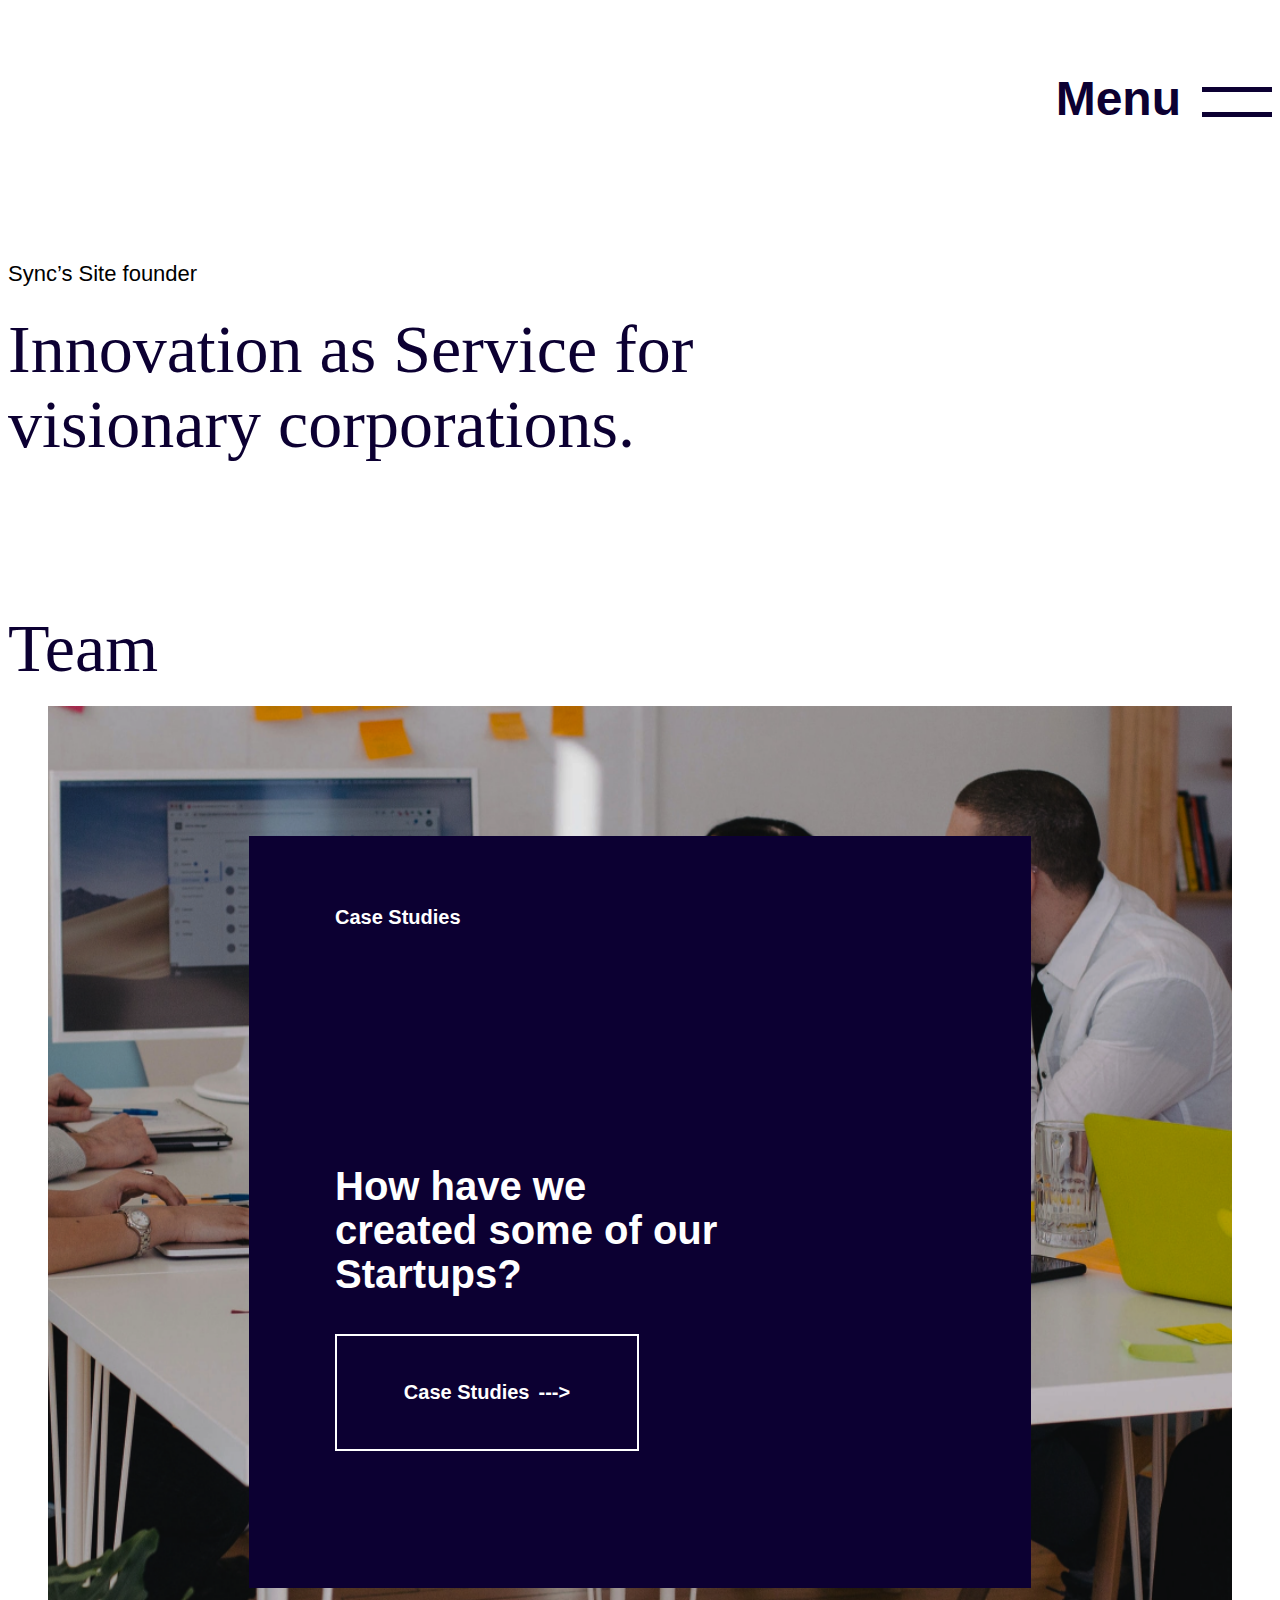
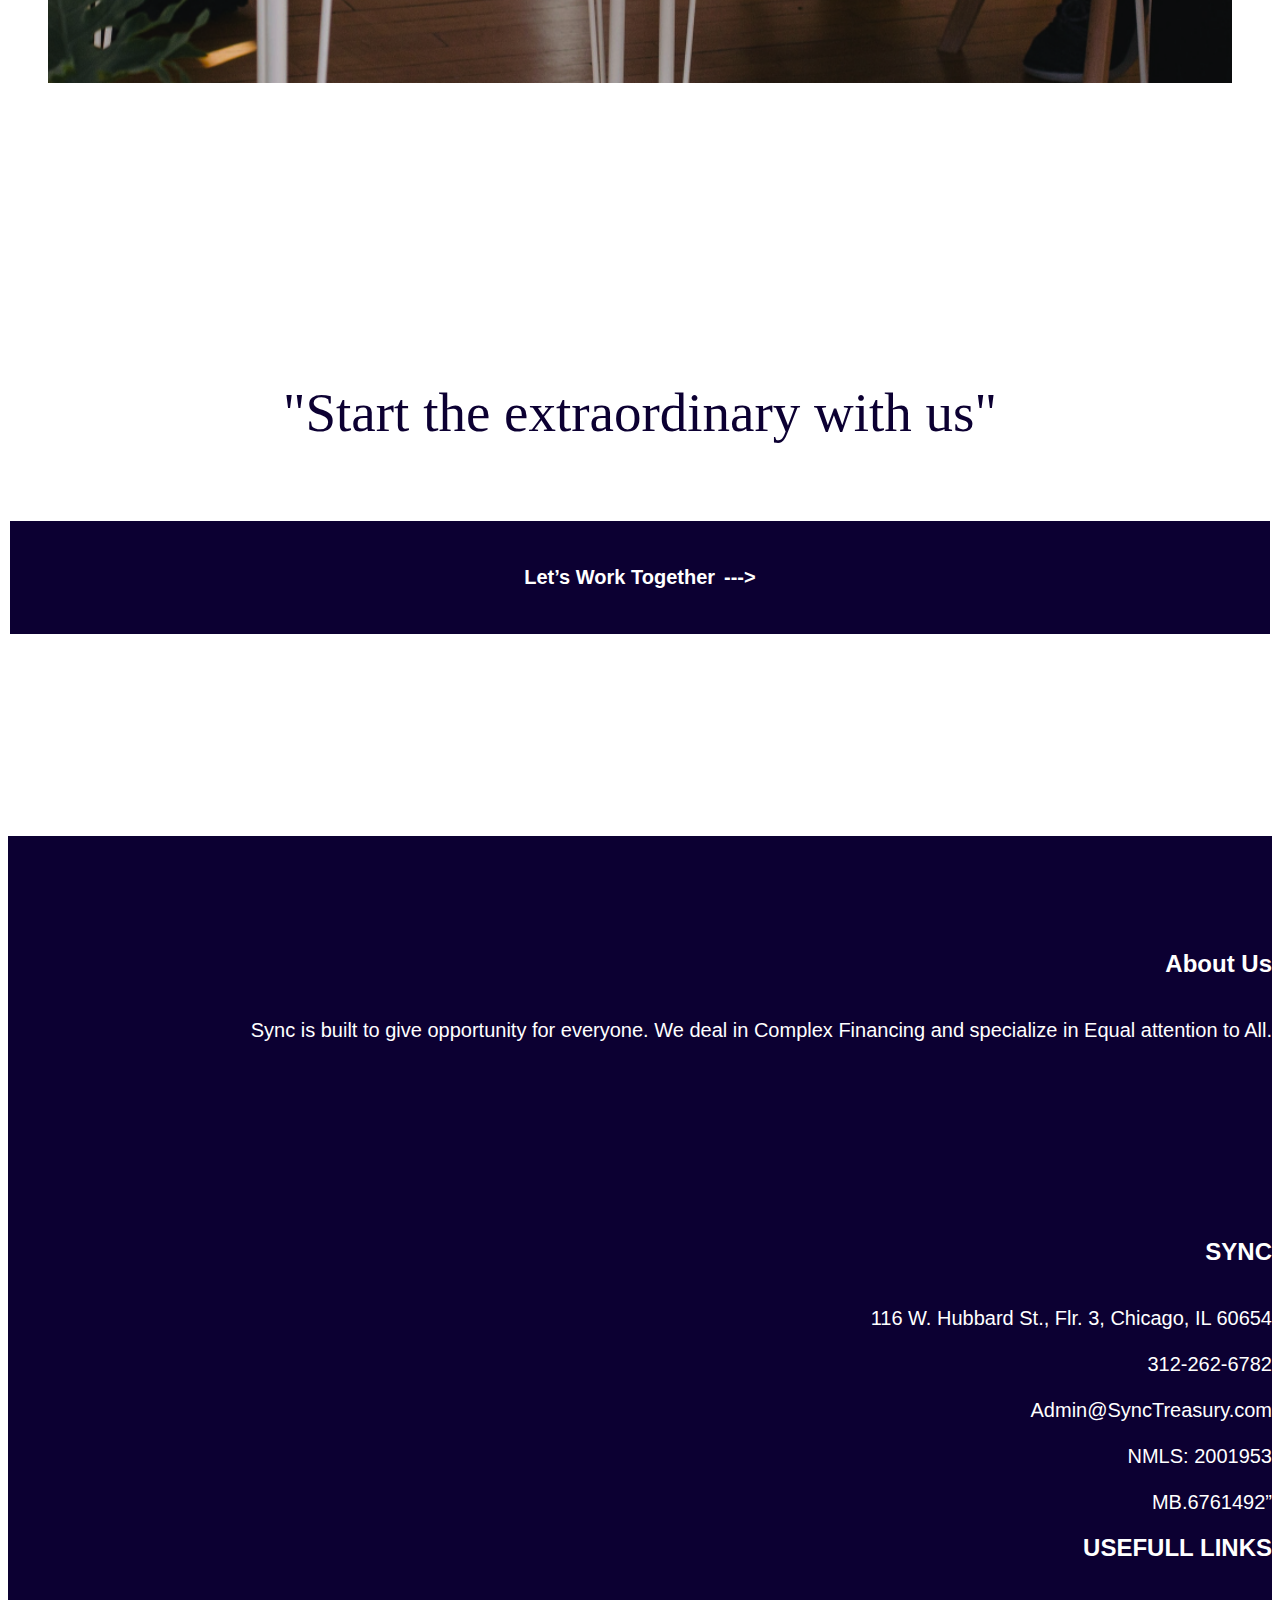
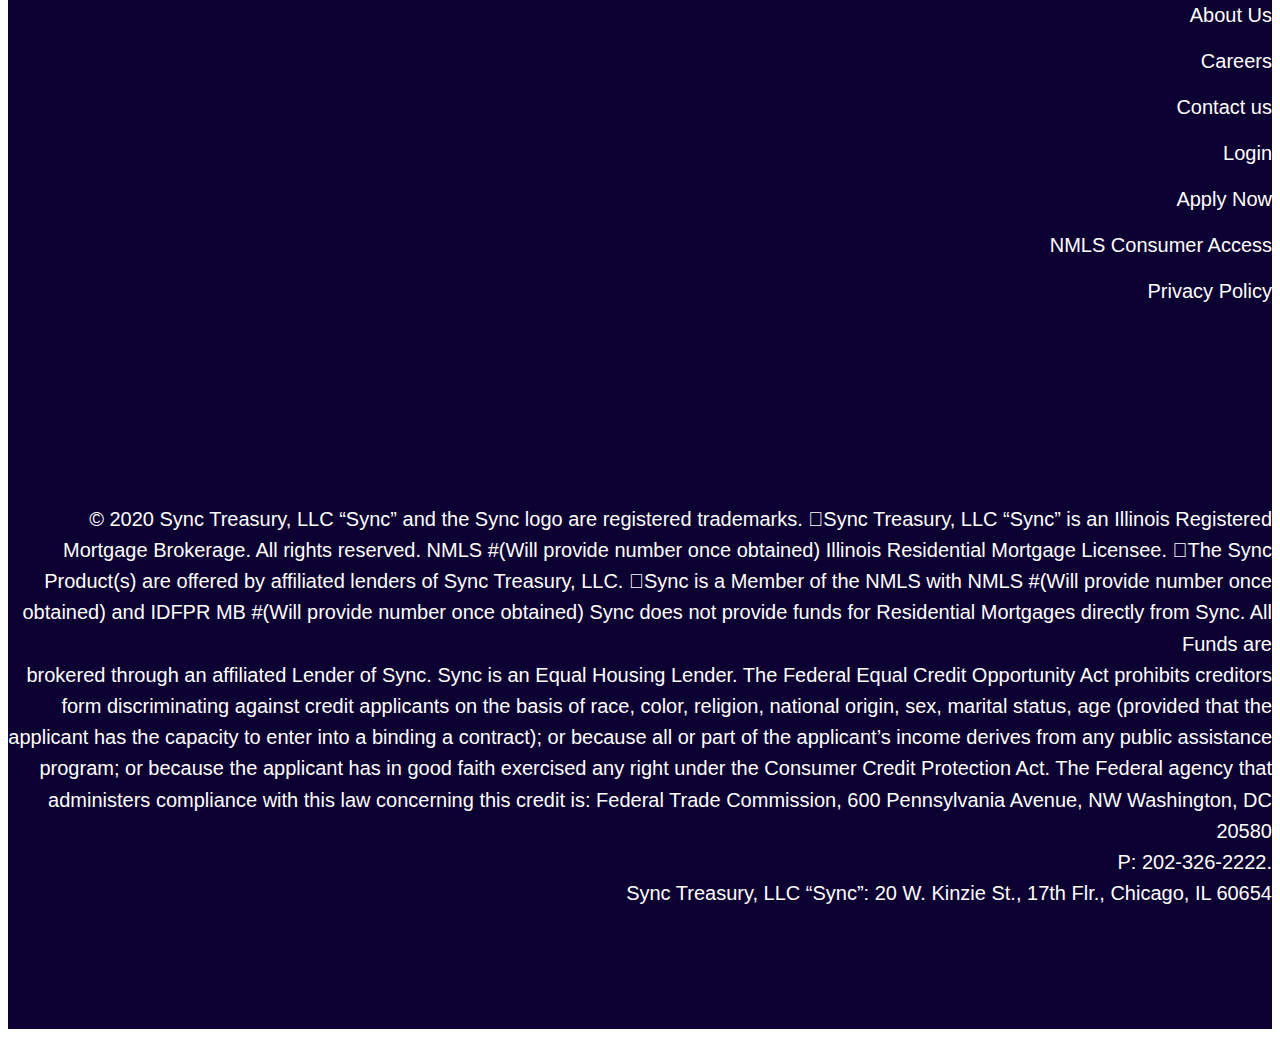
==== founders.html @ c44ce575 "2nd day first upload" ====
<!doctype html>
<html lang="en">

<head>
    <!-- Required meta tags -->
    <meta charset="utf-8">
    <meta name="viewport" content="width=device-width, initial-scale=1">

    <!-- Bootstrap CSS -->
    <link href="assets/css/bootstrap.min.css" rel="stylesheet">
    <link href="assets/css/all.min.css" rel="stylesheet">
    <link href="assets/css/fontawesome.css" rel="stylesheet">
    <link href="assets/css/owl.carousel.min.css" rel="stylesheet">
    <link href="assets/css/style.css" rel="stylesheet">
    <link href="assets/css/responsive.css" rel="stylesheet">

    <title>SYNC SITE</title>
</head>

<body>


    <!--------- Offcanvas area start --------->
    <div class="offcanvas-area">
        <div class="menu-close">
            <i class="far fa-times"></i>
        </div>
        <div class="offcanvas-menu">
            <div class="main-menu">
                <ul class="d-block">
                    <li><a data-bs-toggle="collapse" href="#multiCollapseExample1" role="button" aria-expanded="false"
                            aria-controls="multiCollapseExample1" class="collapsed">Préstamos</a>
                        <div class="subb-menu collapse multi-collapse" class="collapse multi-collapse"
                            id="multiCollapseExample1">
                            <a href="">Personal</a>
                            <a href="">Auto</a>
                            <a href="">Hogar</a>
                        </div>
                    </li>
                    <li><a href=""> Tarjetas de Crédito
                        </a></li>
                    <li><a data-bs-toggle="collapse" href="#multiCollapseExample2" role="button" aria-expanded="false"
                            aria-controls="multiCollapseExample1" class="collapsed">Seguros</a>
                        <div class="subb-menu collapse " id="multiCollapseExample2">
                            <a href="">Médico
                                Hospitalario</a>
                            <a href="">Auto</a>
                            <a href="">Hogar</a>
                        </div>
                    </li>
                    <li><a href="">Empresas</a></li>
                    <li><a href=""> Cómo funciona?
                        </a></li>
                    <li><a href="">Ayuda</a></li>
                </ul>
                <div class="offcanvas-btn text-center">
                    <a href="" class="common-btn">Get Started</a>
                </div>
            </div>
        </div>
    </div>

    <div class="offcanvas-overlay"></div>
    <!--------- Offcanvas area end --------->

    <!--------- Header area start --------->
    <header class="header__area">
        <div class="container">
            <div class="logo__main">
                <a href=""><img src="assets/img/logos/logo-blue.png" alt=""></a>
            </div>
            <div class="header__right">
                <div class="menu__open">
                    Menu
                    <div class="menu-hamburger">
                        <span></span>
                        <span></span>
                    </div>
                </div>
            </div>
        </div>
    </header>
    <!--------- Header area end --------->


    <!--------- Page Top area start --------->
    <section class="page__top__area">
        <div class="container">
            <div class=" text--black">
                <p>Sync’s Site founder</p>
            </div>
            <h2>Innovation as Service
                for <br>
                visionary corporations.</h2>
        </div>
    </section>
    <!--------- Page Top area end --------->





    <!--------- Team area start --------->
    <section class="team__area">
        <div class="container">
            <h2>Team</h2>
        </div>
    </section>
    <!--------- Team area end --------->




    <!--------- Founder Case Study area start --------->
    <section class="founder__case__study">
        <div class="container-fluid">
            <div class="founder__case__study__wrapper">
                <div class="founder__case__study__card">
                    <div class="founder__card__tag">Case Studies</div>
                    <div class="founder__case__study__title">
                        How have we <br> created some of our <br> Startups?
                    </div>
                    <div class="founder__case__btn">
                        <a href="" class="common__btn">Case Studies <span> ---&gt;</span></a>
                    </div>
                </div>
            </div>
        </div>
    </section>
    <!--------- Founder Case Study area end --------->





    <!--------- Newsletter area start --------->
    <section class="newsletter__area">
        <div class="container">
            <div class="newsletter__content">
                <h4>"Start the extraordinary with us"</h4>
                <div class="newsletter__btn d-inline-block tec">
                    <a href="" class="common__btn">Let’s Work Together <span> ---></span></a>
                </div>
            </div>
        </div>
    </section>
    <!--------- Newsletter area end --------->


    <!--------- Footer area start --------->
    <footer class="footer__area">
        <div class="container">
            <div class="row">
                <div class="col-lg-5 col-md-6">
                    <div class="footer__item">
                        <div class="footer__item__title">
                            About Us
                        </div>
                        <ul>
                            <li>Sync is built to give opportunity for everyone. We deal in Complex Financing and
                                specialize in Equal attention to All.</li>
                        </ul>
                        <div class="footer__social__wrapper">
                            <div class="logo__footer">
                                <a href=""><img src="assets/img/logos/logo-footer.png" alt=""></a>
                            </div>
                            <div class="footer__social">
                                <a href=""><img src="assets/img/icons/facebook.svg" alt=""></a>
                                <a href=""><img src="assets/img/icons/instagram.svg" alt=""></a>
                                <a href=""><img src="assets/img/icons/twitter.svg" alt=""></a>
                            </div>
                        </div>
                    </div>
                </div>
                <div class="col-lg-4 col-md-6">
                    <div class="footer__item">
                        <div class="footer__item__title">
                            SYNC
                        </div>
                        <ul>
                            <li>116 W. Hubbard St., Flr. 3, Chicago, IL 60654</li>
                            <li><a href="tel:3122626782">312-262-6782</a></li>
                            <li><a href="mailto:Admin@SyncTreasury.com">Admin@SyncTreasury.com</a></li>
                            <li>NMLS: 2001953</li>
                            <li>MB.6761492”</li>
                        </ul>
                    </div>
                </div>
                <div class="col-lg-3 col-md-6">
                    <div class="footer__item">
                        <div class="footer__item__title">
                            USEFULL LINKS
                        </div>
                        <ul>
                            <li><a href="">About Us</a></li>
                            <li><a href="">Careers</a></li>
                            <li><a href="">Contact us</a></li>
                            <li><a href="">Login</a></li>
                            <li><a href="">Apply Now</a></li>
                            <li><a href="">NMLS Consumer Access</a></li>
                            <li><a href="">Privacy Policy</a></li>
                        </ul>
                    </div>
                </div>
            </div>
            <div class="footer__bottom">
                <div class="row">
                    <div class="col-lg-3">
                        <div class="footer__logo__house">
                            <a href=""><img src="assets/img/logos/housing--logo.png" alt=""></a>
                        </div>
                    </div>
                    <div class="col-lg-9">
                        <p>© 2020 Sync Treasury, LLC “Sync” and the Sync logo are registered trademarks. Sync Treasury,
                            LLC “Sync” is an Illinois Registered Mortgage Brokerage. All rights reserved. NMLS #(Will
                            provide number once obtained) Illinois Residential Mortgage Licensee. The Sync Product(s)
                            are offered by affiliated lenders of Sync Treasury, LLC. Sync is a Member of the NMLS with
                            NMLS #(Will provide number once obtained) and IDFPR MB #(Will provide number once obtained)
                            Sync does not provide funds for Residential Mortgages directly from Sync. All Funds are <br>
                            brokered through an affiliated Lender of Sync. Sync is an Equal Housing Lender. The Federal
                            Equal Credit Opportunity Act prohibits creditors form discriminating against credit
                            applicants on the basis of race, color, religion, national origin, sex, marital status, age
                            (provided that the applicant has the capacity to enter into a binding a contract); or
                            because all or part of the applicant’s income derives from any public assistance program; or
                            because the applicant has in good faith exercised any right under the Consumer Credit
                            Protection Act. The Federal agency that administers compliance with this law concerning this
                            credit is: Federal Trade Commission, 600 Pennsylvania Avenue, NW Washington, DC 20580 <br>
                            P:
                            202-326-2222. <br> Sync Treasury, LLC “Sync”: 20 W. Kinzie St., 17th Flr., Chicago, IL 60654
                        </p>
                    </div>
                </div>
            </div>
        </div>
    </footer>
    <!--------- Footer area end --------->






    <script src="assets/js/jquery.min.js"></script>
    <script src="assets/js/popper.js"></script>
    <script src="assets/js/bootstrap.min.js"></script>
    <script src="assets/js/owl.carousel.min.js"></script>
    <script src="assets/js/main.js"></script>


</body>

</html>
---- assets/css/style.css ----
/* Base CSS */

.alignleft {
    float: left;
    margin-right: 15px;
}

.alignright {
    float: right;
    margin-left: 15px;
}

.aligncenter {
    display: block;
    margin: 0 auto 15px;
}

a:focus {
    outline: 0 solid
}

img {
    max-width: 100%;
    height: auto;
}

h1, h2, h3, h4, h5, h6 {
    margin: 0 0 15px;
    font-family: 'Morjuis';
    line-height: 1.1;
    font-weight: 400;
}

body {
    color: #0C0032;
    font-weight: 500;
    font-family: 'Raleway', sans-serif;
    font-size: 22px;
}

@font-face {
    font-family: 'Morjuis';
    src: url('../fonts/Morjuis.woff2') format('woff2'),
        url('../fonts/Morjuis.woff') format('woff'),
        url('../fonts/Morjuis.ttf') format('truetype');
    font-weight: normal;
    font-style: normal;
    font-display: swap;
}



.selector-for-some-widget {
    box-sizing: content-box;
}

a:hover {
    text-decoration: none
}


/*---------------------- Header area start ----------------------*/

.menu-close {
    font-size: 22px;
    color: #3d424e;
    position: absolute;
    top: 18px;
    left: 19px;
    cursor: pointer;
    transition: .4s;
}

.menu-close:hover {
    color: #2AB66A;
}

.offcanvas-area {
    position: fixed;
    right: -100%;
    height: 100%;
    width: 300px;
    background: #F5FCFF;
    z-index: 6;
    padding-top: 35px;
    -webkit-transition: .4s;
    transition: .4s;
    visibility: hidden;
    top: 0;
}

.offcanvas-area {
    max-height: 100vh;
    overflow-y: scroll;
    scrollbar-width: none;
    -ms-overflow-style: none;
    padding-bottom: 50px;
}

.offcanvas-area::-webkit-scrollbar {
    display: none;
}

.offcanvas-area.active {
    right: 0;
    visibility: visible;
}

.offcanvas-area .main-menu ul li a {
    font-size: 18px;
    color: #3D424E;
    margin-left: 30px;
    margin-bottom: 18px;
    display: block;
}

.offcanvas-area .main-menu ul li a:hover, .offcanvas-area .main-menu ul li a[aria-expanded="true"] {
    color: #2AB66A;
}

.offcanvas-menu .main-menu ul {
    display: block;
    padding-top: 94px;
    padding-left: 0;
    margin-bottom: 65px;
}

.offcanvas-overlay {
    position: fixed;
    width: 100%;
    height: 100%;
    background-color: #000;
    opacity: 0;
    visibility: hidden;
    -webkit-transition: .4s;
    transition: .4s;
    z-index: 5;
}

.offcanvas-overlay.active {
    opacity: .4;
    visibility: visible;
}

.menu-open {
    font-size: 27px;
    color: #2AB66A;
    display: none;
    cursor: pointer;
    position: relative;
    top: 2px;
    margin-left: 20px;
    margin-right: 8px;
}

.offcanvas-menu .common-btn {
    font-size: 17px;
    padding: 9px 30px;
    border-radius: 12px;
}

.subb-menu {
    padding-left: 10px;
}

.offcanvas-area .main-menu .subb-menu a {
    font-size: 16px;
    margin: 0px;
    padding-left: 10px;
    margin-left: 26px;
    margin-bottom: 10px;
}

.offcanvas-area .main-menu .subb-menu a:last-child {
    margin-bottom: 20px;
}

.header__area {
    position: relative;
    padding: 65px 0;
}

.header__area .container {
    display: flex;
    justify-content: space-between;
    align-items: center;
}

.menu__open {
    font-size: 48px;
    font-weight: 600;
    line-height: 1.1;
    display: flex;
    cursor: pointer;
    transition: .3s;
    align-items: center;
}

.menu-hamburger span {
    display: block;
    width: 70px;
    height: 5px;
    color: #0C0032;
    background: #0C0032;
    margin-bottom: 20px;
    transition: .3s;
    line-height: 1.1;
    margin-left: 21px;
    margin-top: 5px;
}

.menu-hamburger span:last-child {
    margin-bottom: 0;
}

/*---------------------- Header area end ----------------------*/


/*---------------------- Dark Theme area start ----------------------*/
.theme--blue {
    background: #0C0032;
    color: #fff;
}

.theme--blue .text--black h2, .theme--blue .text--black p {
    color: #fff;
}

.theme--blue .menu-hamburger span {
    color: #FFF;
    background: #FFF;
}

/*---------------------- Dark Theme area end ----------------------*/


/*---------------------- Page Top area start ----------------------*/
.page__top__area {
    position: relative;
    margin-top: 70px;
    margin-bottom: 150px;
    min-height: 198px;
    display: block;
}

.page__top__area p {
    margin-bottom: 25px;
}

h1 {
    font-size: 90px;
    line-height: 1.1;
    margin-bottom: 20px;
}

.text--link {
    color: #0C0032;
    text-decoration: none;
    border-bottom: 7px solid;
    transition: .3s;
    display: inline-block;
    line-height: 1;
}

/*---------------------- Page Top area end ----------------------*/

/*---------------------- Content area start ----------------------*/
.content__area {
    position: relative;
    padding-top: 200px;
    padding-bottom: 180px;
}

.career__thumb__area .container-fluid {
    padding: 0 45px;
    margin-bottom: 170px;
}

.text--black h2, .text--black p {
    color: #000;
}

h2 {
    font-size: 68px;
    line-height: 1.1;
    margin-bottom: 20px;
}

h4 {
    font-size: 55px;
    font-weight: 400;
    line-height: 1.1;
    margin-bottom: 25px;
}

.text-md {
    font-size: 25px;
    font-weight: 500;
}

.content__btn {
    display: inline-block;
}

.content__btn .common__btn {
    min-width: 300px;
}

/*---------------------- Content area end ----------------------*/


/*---------------------- Service area start ----------------------*/
.service__card--tag {
    font-size: 20px;
    font-weight: 600;
    color: #131415;
    margin-bottom: 15px;
}

.service__card__title {
    font-size: 40px;
    color: #131415;
    font-weight: 600;
    line-height: 1.2;
    margin-bottom: 24px;
}

.service__card p {
    font-size: 18px;
    font-weight: 500;
    padding-right: 20px;
    margin-bottom: 41px;
}

.service__card--btn {
    display: inline-block;
}

.case__study__item .service__card__title {
    color: #fff;
    font-weight: 700;
}

.case__study__item .service__card--tag {
    color: #fff;
}

.common__btn.white--btn {
    background: #000;
}

.common__btn.white--btn:hover {
    background: #fff;
    border-color: #fff;
}

.case__study__area .container-fluid {
    padding: 0 40px;
}

/*---------------------- Service area end ----------------------*/


/*---------------------- Case Study area start ----------------------*/
.case__study__content__wrapper {
    max-width: 505px;
}

.case__study__item {
    min-height: 625px;
    width: 100%;
    position: relative;
    padding: 95px 100px;
    margin-bottom: 100px;
    background: url(../img/background/bg-1.png);
    background-repeat: no-repeat;
    background-position: center;
    background-size: cover;
    color: #fff;
}

/*---------------------- Case Study area end ----------------------*/


/*---------------------- Slider area start ----------------------*/
.slider__area .container {
    max-width: 1700px;
}

.slider__area .container {
    margin-left: 8.7%;
}

.single__slide__item {
    height: auto;
    position: relative;
    width: 100%;
}

.single__slide__item.no--after::after {
    display: none;
}

.single__slide__item img {
    width: 100%;
    height: 100%;
    object-fit: cover;
}

.slide__item__content {
    position: absolute;
    top: 0;
    left: 0;
    width: 100%;
    height: 100%;
    padding: 78px 84px;
    display: flex;
    flex-direction: column;
    justify-content: flex-end;
    align-items: flex-start;
    z-index: 2;
}

.single__slide__thumb {
    height: 100%;
    width: 100%;
    position: relative;
}

.single__slide__item::after {
    position: absolute;
    left: 0;
    top: 0;
    width: 100%;
    height: 100%;
    content: '';
    z-index: 1;
    background-color: #0C0032;
    opacity: .7;
}

.slide__item__content p {
    font-size: 50px;
    font-weight: 600;
    color: #fff;
    margin-bottom: 195px;
    line-height: 1.25;
}

.common__btn {
    min-width: 250px;
    height: 89px;
    background: #0C0032;
    border: 2px solid #FFFFFF;
    display: flex;
    justify-content: center;
    align-items: center;
    font-size: 20px;
    color: #fff;
    text-decoration: none;
    font-weight: 600;
    transition: .3s;
    padding: 12px 25px;
}

.common__btn.btn--white {
    border-color: #0C0032;
    background: #fff;
    color: #0C0032;
}

.common__btn.btn--white:hover {
    background-color: #0C0032;
    color: #fff;
}

.common__btn:hover {
    color: #0c0032;
    background: #fff;
    border-color: #0c0032;
}

.common__btn span {
    margin-left: 9px;
}

.text--padding {
    padding-top: 35px;
    padding-bottom: 35px;
}

.slide__content__tag {
    position: absolute;
    top: 50px;
    left: 80px;
}

.slide__content__tag span {
    font-size: 20px;
    color: #fff;
    font-weight: 600;
    display: inline-block;
}

.slide__item__content.extra--text p {
    margin-bottom: 110px;
}

.slider__area.slider--2 .container {
    margin-right: 8.7%;
    margin-left: auto;
}

/*---------------------- Slider area end ----------------------*/


/*---------------------- Founder Page area start ----------------------*/
.founder__case__study__wrapper {
    position: relative;
    display: flex;
    justify-content: center;
    padding-top: 130px;
    padding-bottom: 95px;
    background: url(../img/background/study-bg.png);
    background-repeat: no-repeat;
    background-position: center;
    background-size: cover;
}

.founder__case__study__card {
    width: 610px;
    min-height: 612px;
    background: #0C0032;
    padding: 70px 86px;
}

.founder__case__study .container-fluid {
    padding: 0 40px;
}

.founder__card__tag {
    font-size: 20px;
    color: #fff;
    font-weight: 600;
    margin-bottom: 40px;
}

.founder__case__study__title {
    font-size: 40px;
    color: #fff;
    font-weight: 600;
    line-height: 1.1;
    margin-bottom: 38px;
    padding-top: 195px;
}

.founder__case__btn {
    display: inline-block;
}

/*---------------------- Founder Page area end ----------------------*/




/*---------------------- Newsletter area start ----------------------*/
.newsletter__area {
    position: relative;
    background: #fff;
    padding-bottom: 200px;
    text-align: center;
    padding-top: 300px;
}

.newsletter__btn {
    padding-top: 50px;
}

/*---------------------- Newsletter area end ----------------------*/


/*---------------------- Contact area start ----------------------*/
.contact__area {
    position: relative;
    padding-bottom: 105px;
    padding-top: 30px;
    z-index: 1;
}

.contact__area::after {
    position: absolute;
    left: 0;
    bottom: 0;
    width: 100%;
    height: 1070px;
    content: '';
    background: url(../img/background/contact-bg.png);
    background-repeat: no-repeat;
    background-position: center;
    background-size: cover;
    z-index: -1;
}

.contact__detail__box {
    position: relative;
    padding: 60px 70px;
    background: url(../img/thumbs/c-1.png);
    background-repeat: no-repeat;
    background-position: center;
    background-size: cover;
    min-height: 700px;
    display: flex;
    align-items: flex-start;
    text-align: left;
    flex-direction: column;
    justify-content: flex-end;
}

.contact__detail__title {
    font-size: 28px;
    font-weight: 600;
    line-height: 1.1;
    margin-bottom: 15px;
}

.contact__detail__box p {
    font-size: 24px;
    margin: 0;
    font-weight: 500;
    line-height: 1.3;
}

.contact__form__area {
    padding-top: 225px;
    max-width: 1300px;
    margin: 0 auto;
}

.single__input__item {
    margin-bottom: 100px;
    padding-right: 22px;
}

.single__input__item input {
    width: 100%;
    background: transparent;
    border: 0;
    outline: none;
    border-bottom: 4px solid #FFFFFF;
    font-size: 30px;
    color: #fff;
    text-transform: uppercase;
    font-weight: 600;
    padding-bottom: 30px;
    padding-left: 0;
}

.contact__btn {
    display: flex;
    justify-content: center;
}

::-webkit-input-placeholder {
    opacity: 1;
}

::-moz-placeholder {
    opacity: 1;
}

:-ms-input-placeholder {
    opacity: 1;
}

::-ms-input-placeholder {
    opacity: 1;
}

::placeholder {
    opacity: 1;
}

.contact__action__btns {
    display: flex;
    justify-content: flex-end;
    padding-right: 20px;
}

.contact__action__btns a {
    font-size: 21px;
    color: #000;
    text-decoration: none;
    font-weight: 600;
    background: #fff;
    display: inline-block;
    padding: 28px 35px;
}

.contact__action__btns a span {
    flex: 0 0 auto;
    margin-right: 19px;
}

/*---------------------- Contact area end ----------------------*/


/*---------------------- Footer area start ----------------------*/

.footer__area {
    background: #0C0032;
    position: relative;
    text-align: right;
    padding-top: 115px;
    padding-bottom: 100px;
    color: #fff;
}

.footer__item__title {
    font-size: 24px;
    font-weight: 700;
    line-height: 1.1;
    margin-bottom: 40px;
}

.footer__item ul {
    margin: 0;
    padding: 0;
    list-style: none;
}

.footer__item ul li {
    font-size: 20px;
    margin-bottom: 20px;
    line-height: 1.3;
    font-weight: 500;
}

.footer__item ul li a {
    display: block;
    text-decoration: none;
    color: #fff;
}

.footer__social__wrapper {
    text-align: left;
    padding-top: 90px;
}

.footer__social {
    display: flex;
    align-items: center;
    padding-top: 34px;
}

.footer__social a {
    margin-right: 25px;
}

.logo__footer {
    padding-left: 13px;
}

.footer__bottom {
    padding-top: 24px;
}

.footer__bottom p {
    font-size: 20px;
    line-height: 1.56;
}

.footer__logo__house {
    text-align: left;
    padding-bottom: 110px;
}

.footer__bottom .row {
    align-items: flex-end;
}

.footer__area.footer--light {
    background: #fff;
    color: #0C0032;
}

.footer--light .footer__item ul li a {
    color: #0c0032;
}

/*---------------------- Footer area end ----------------------*/
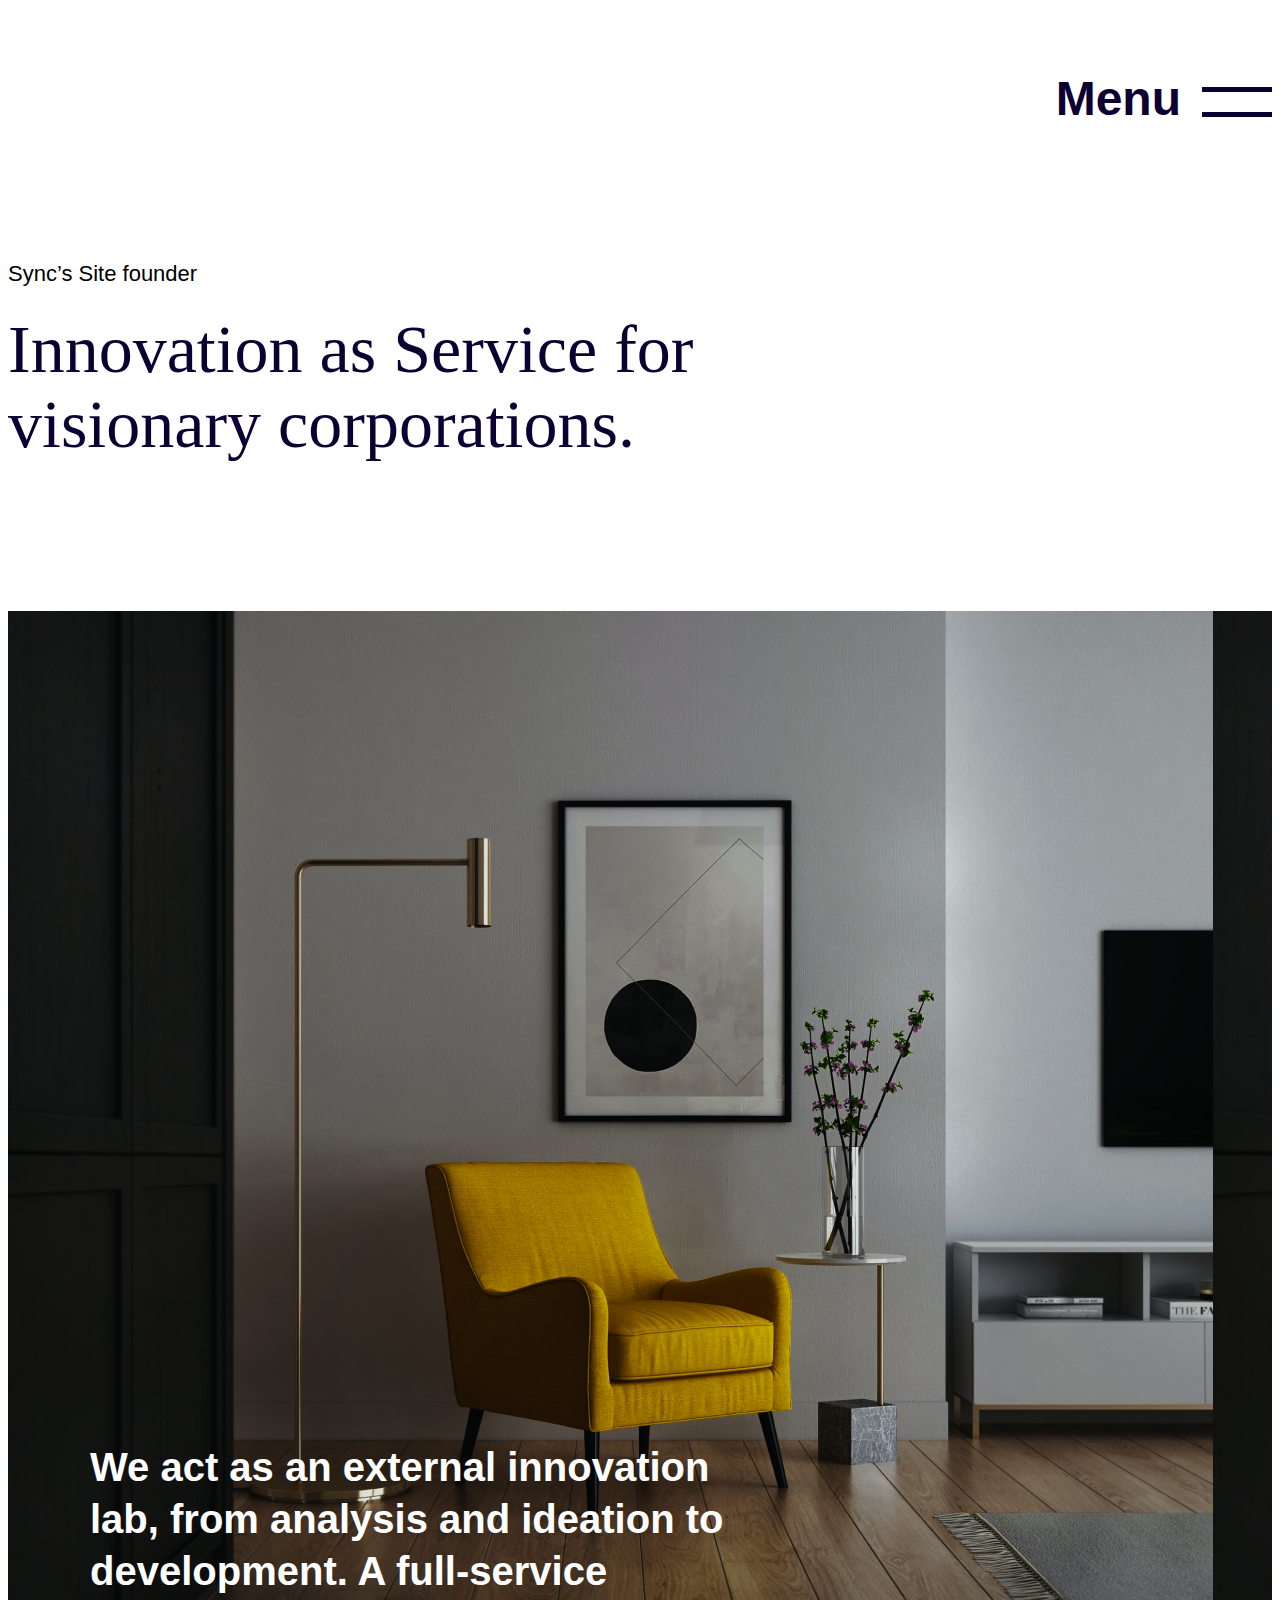
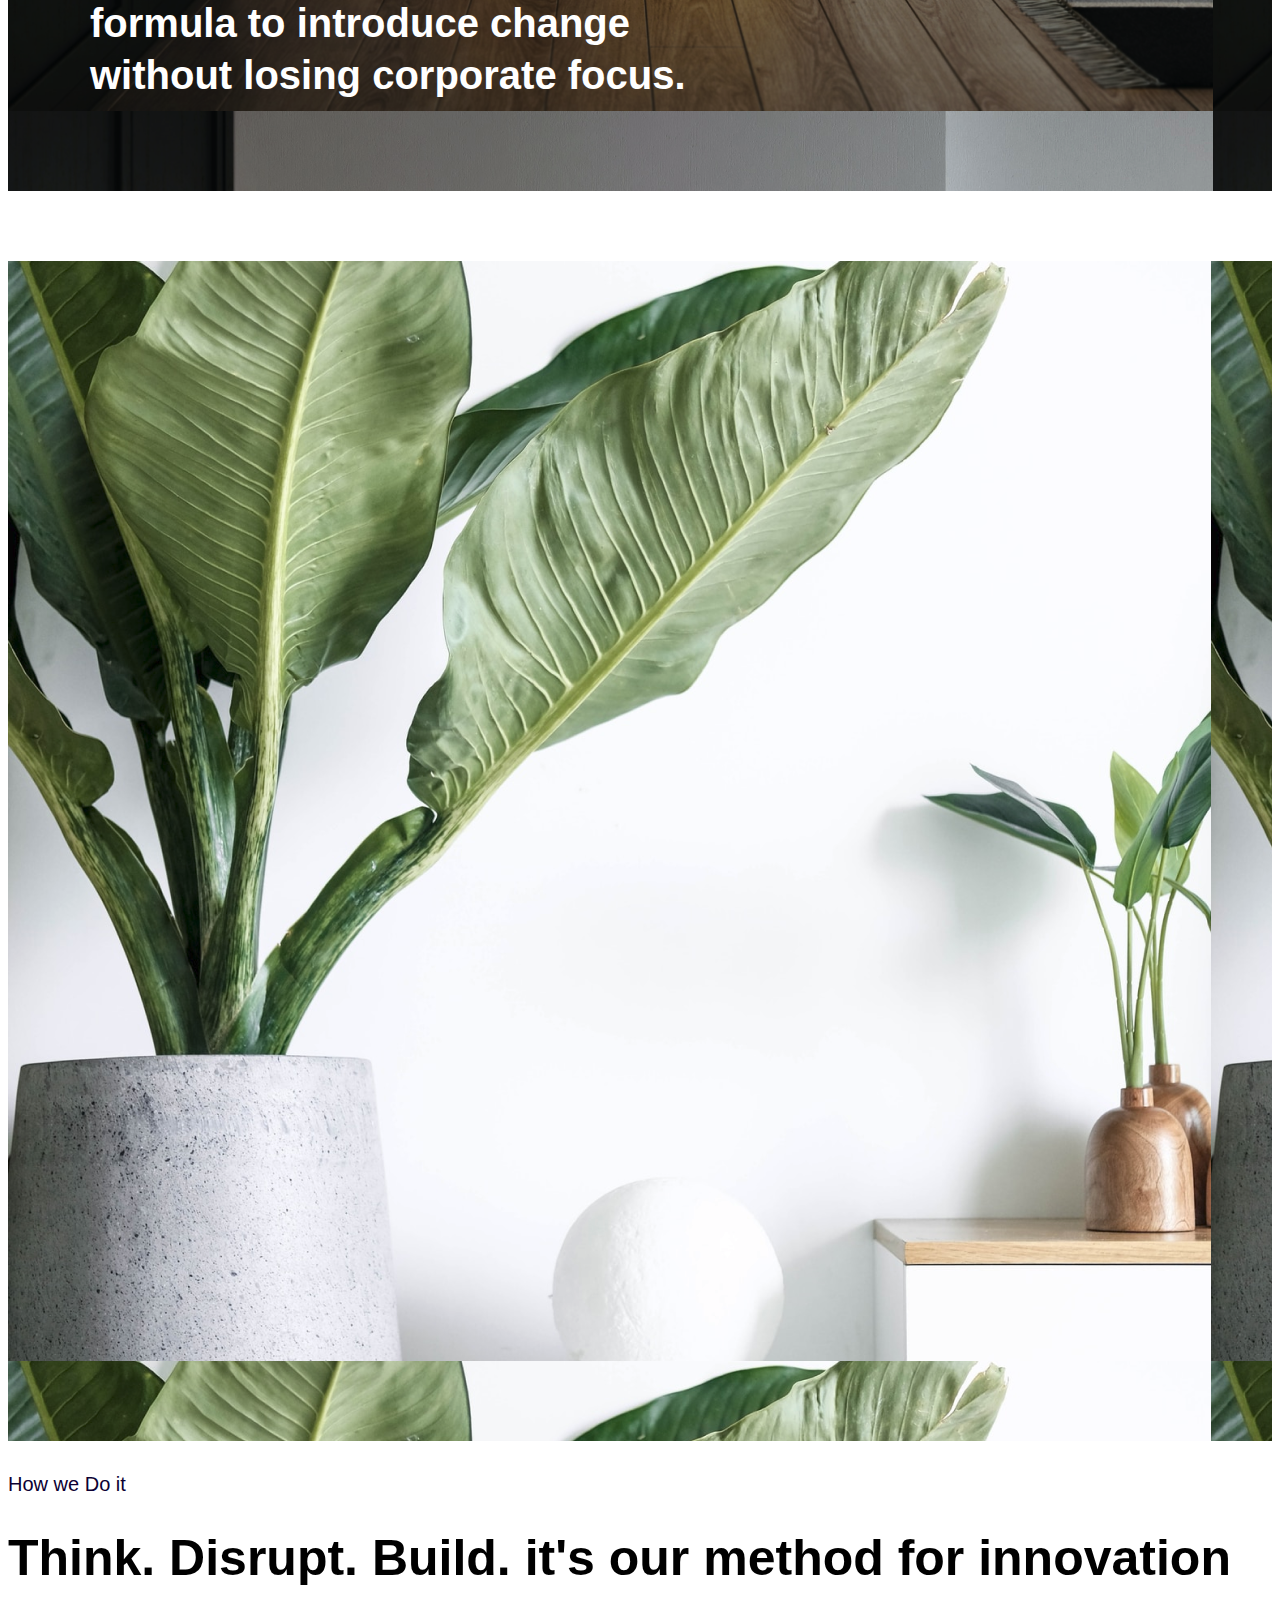
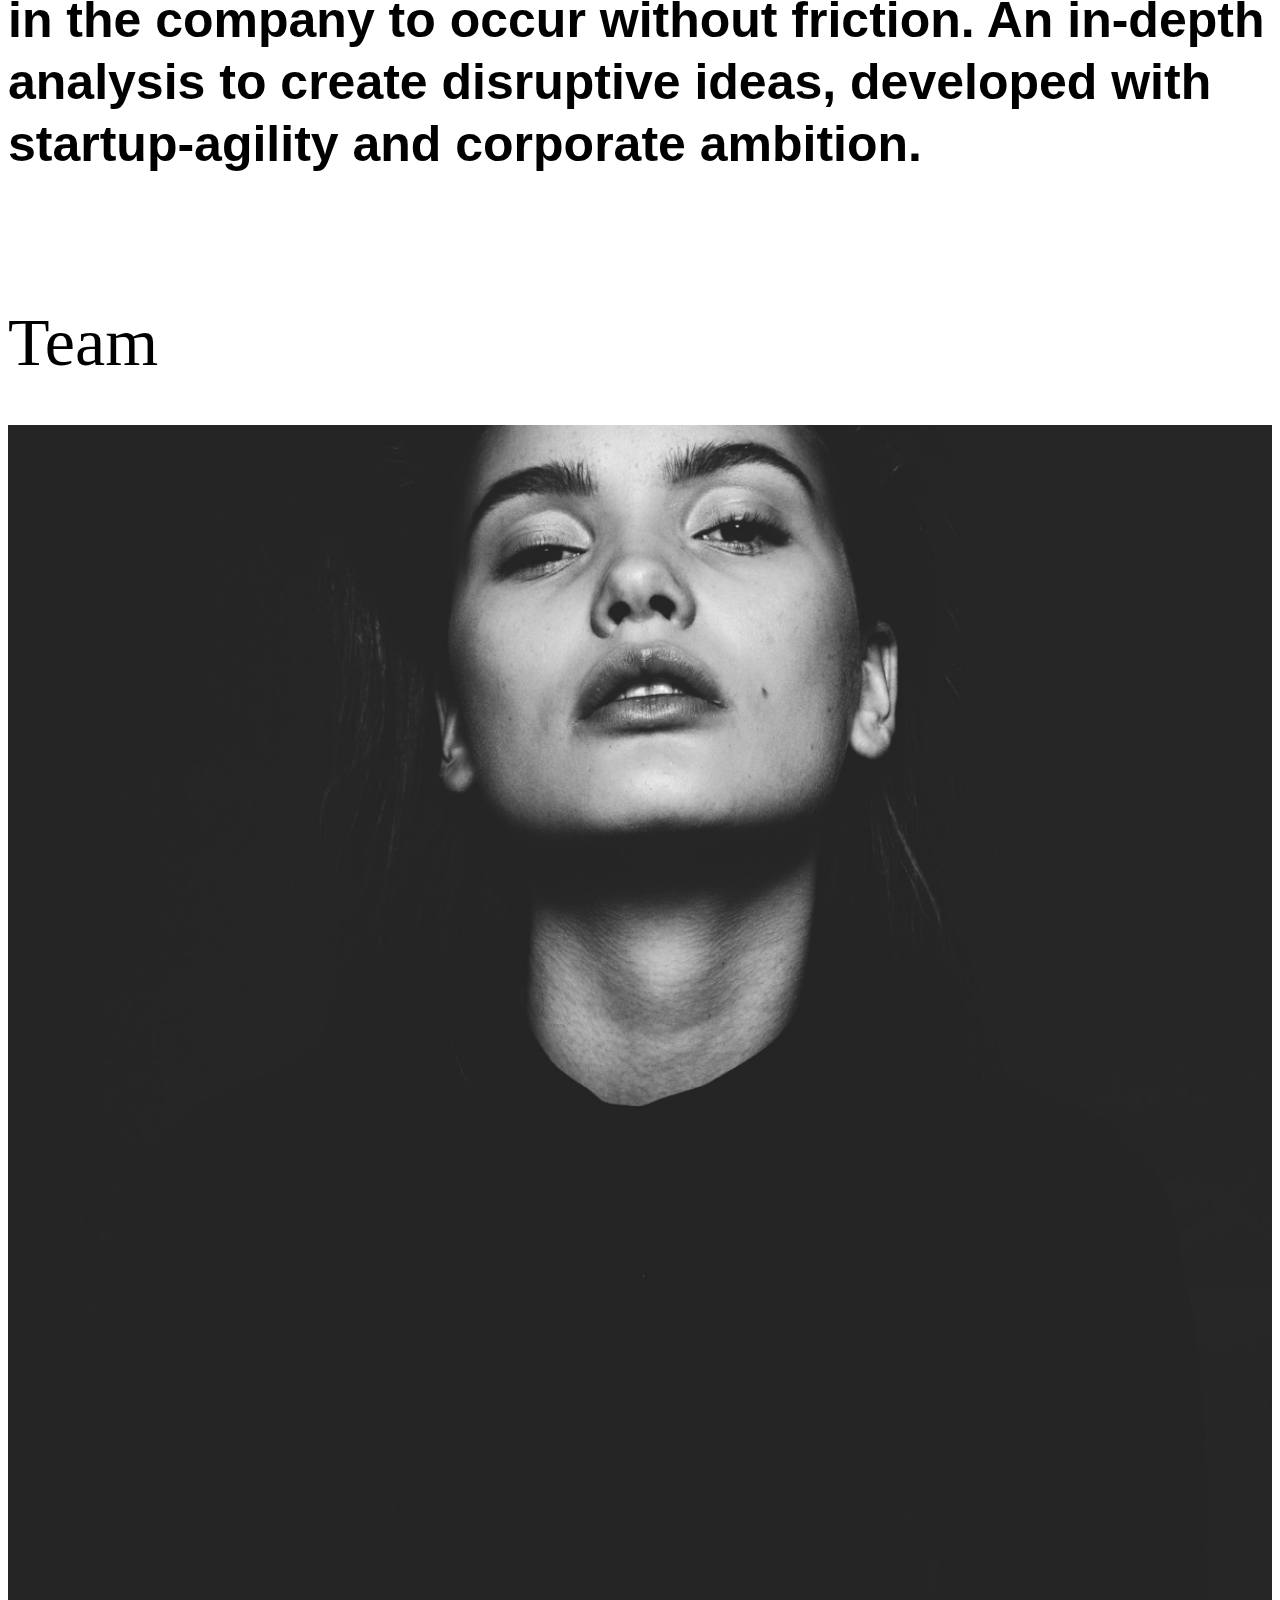
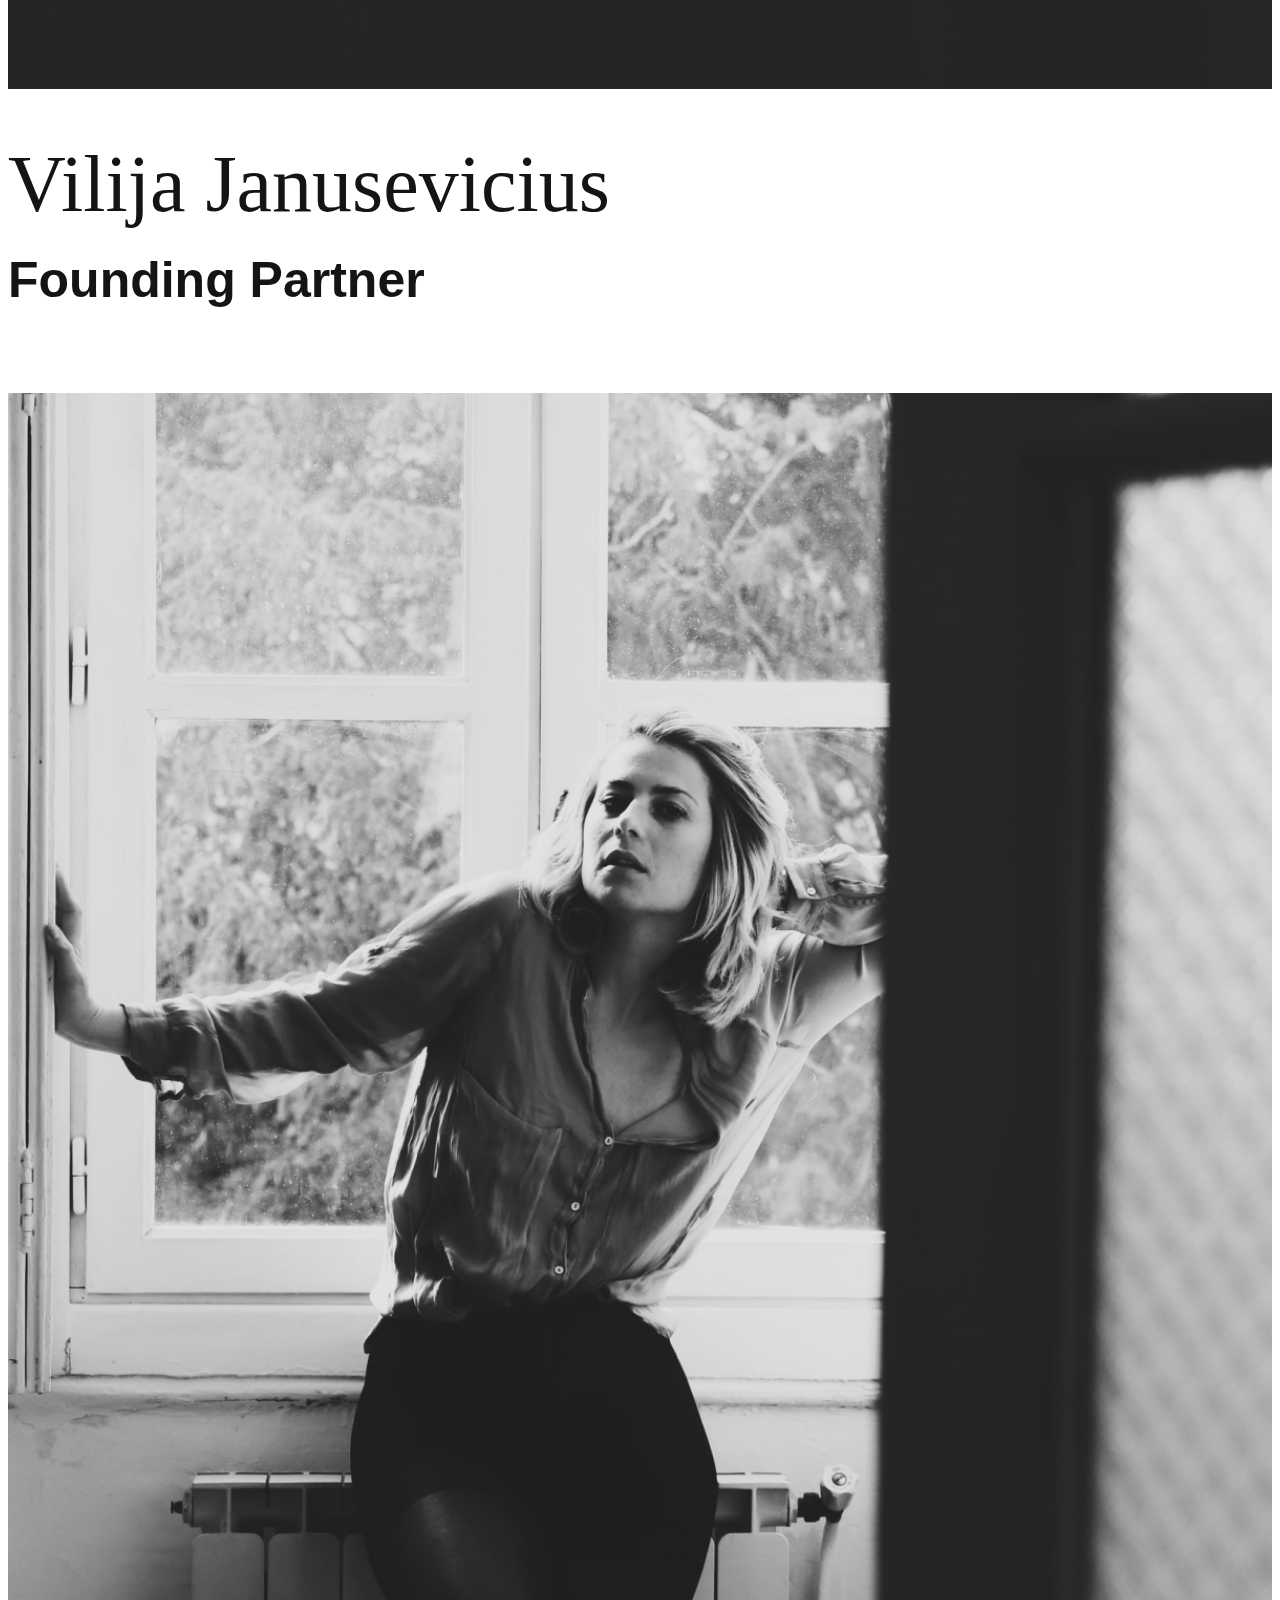
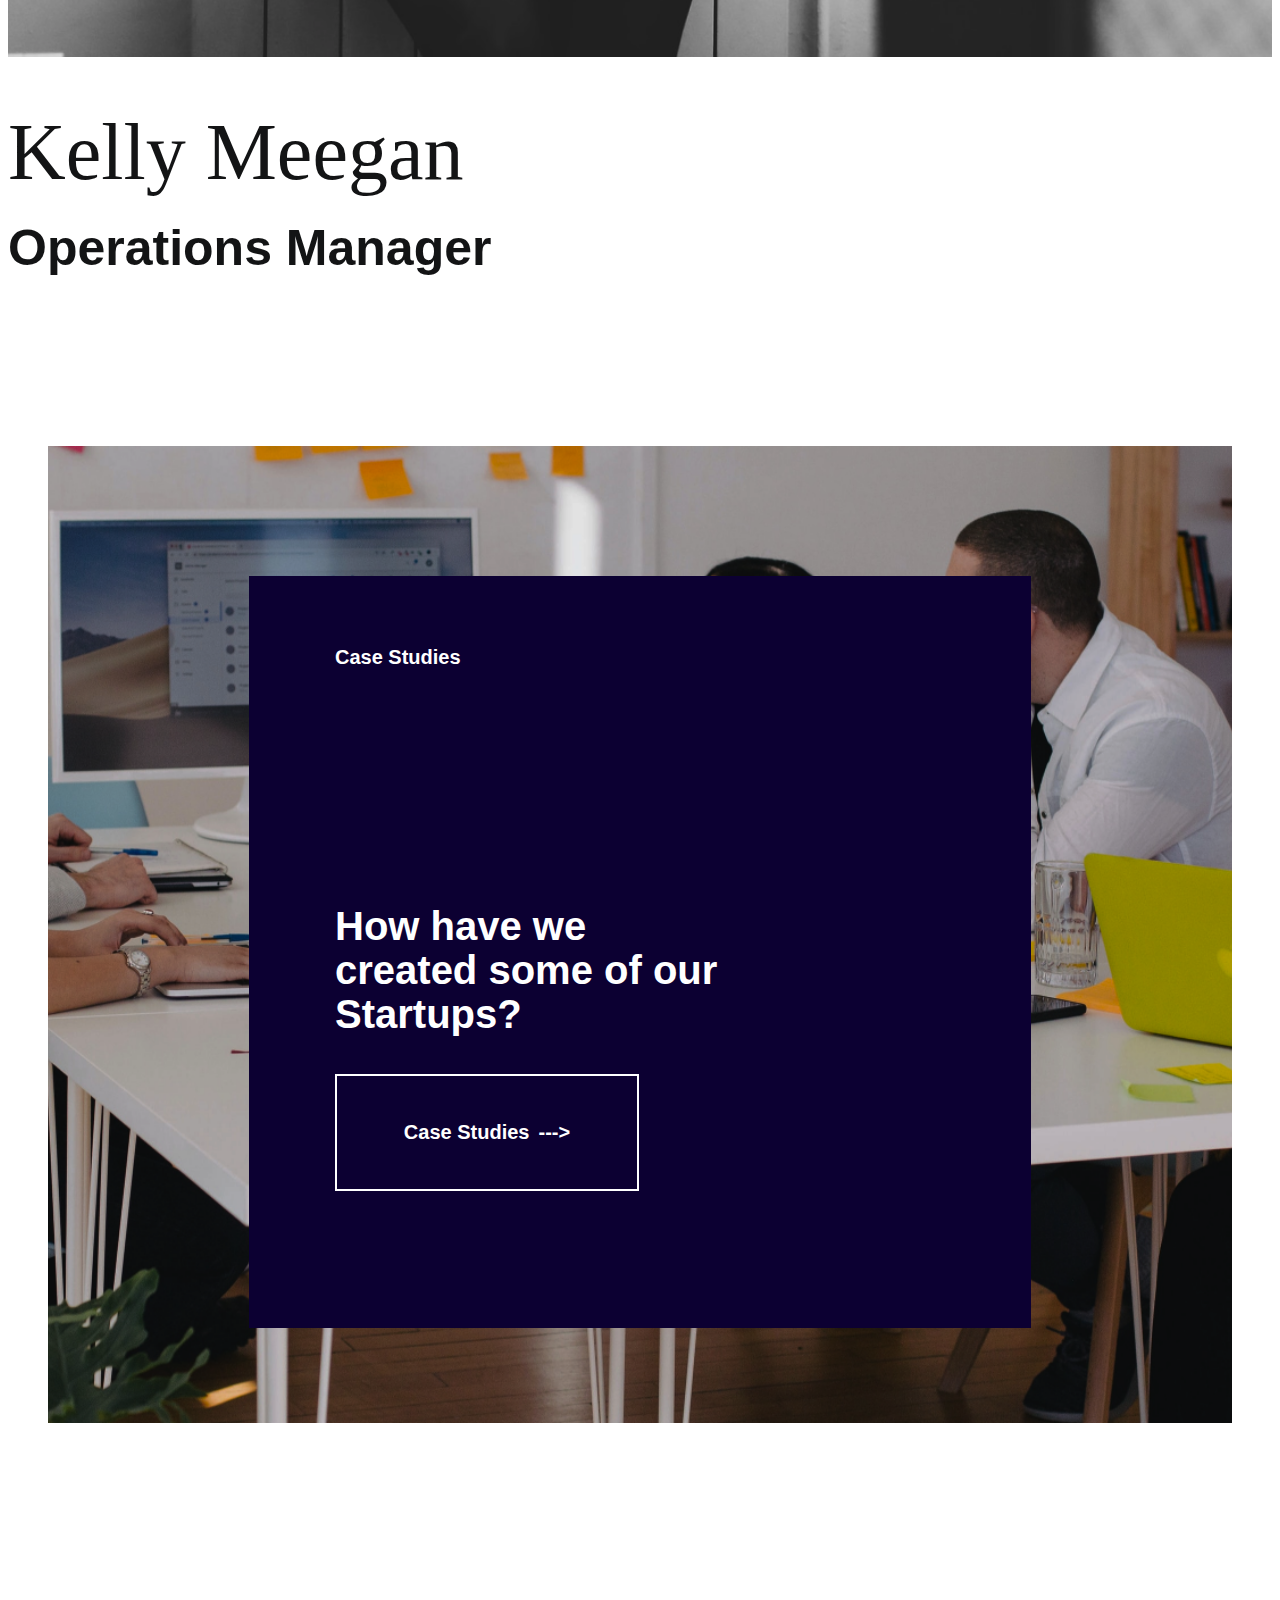
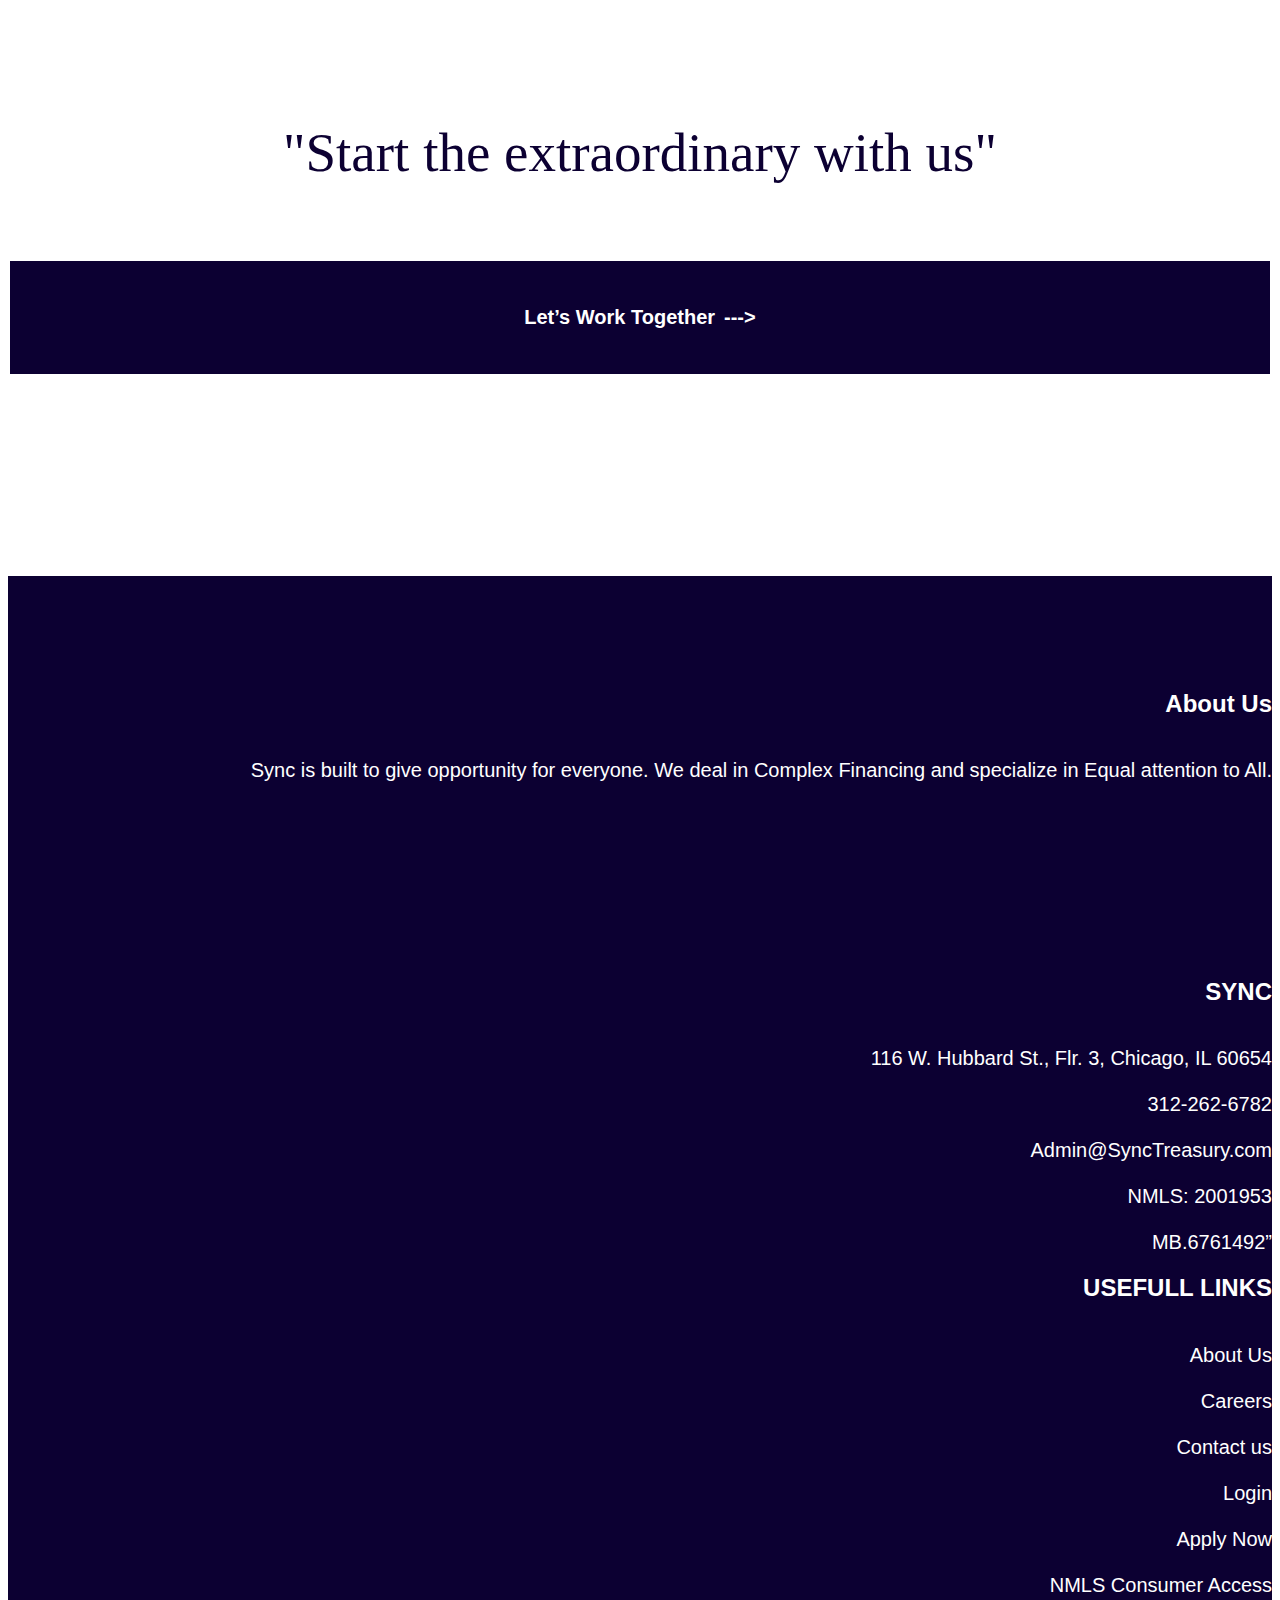
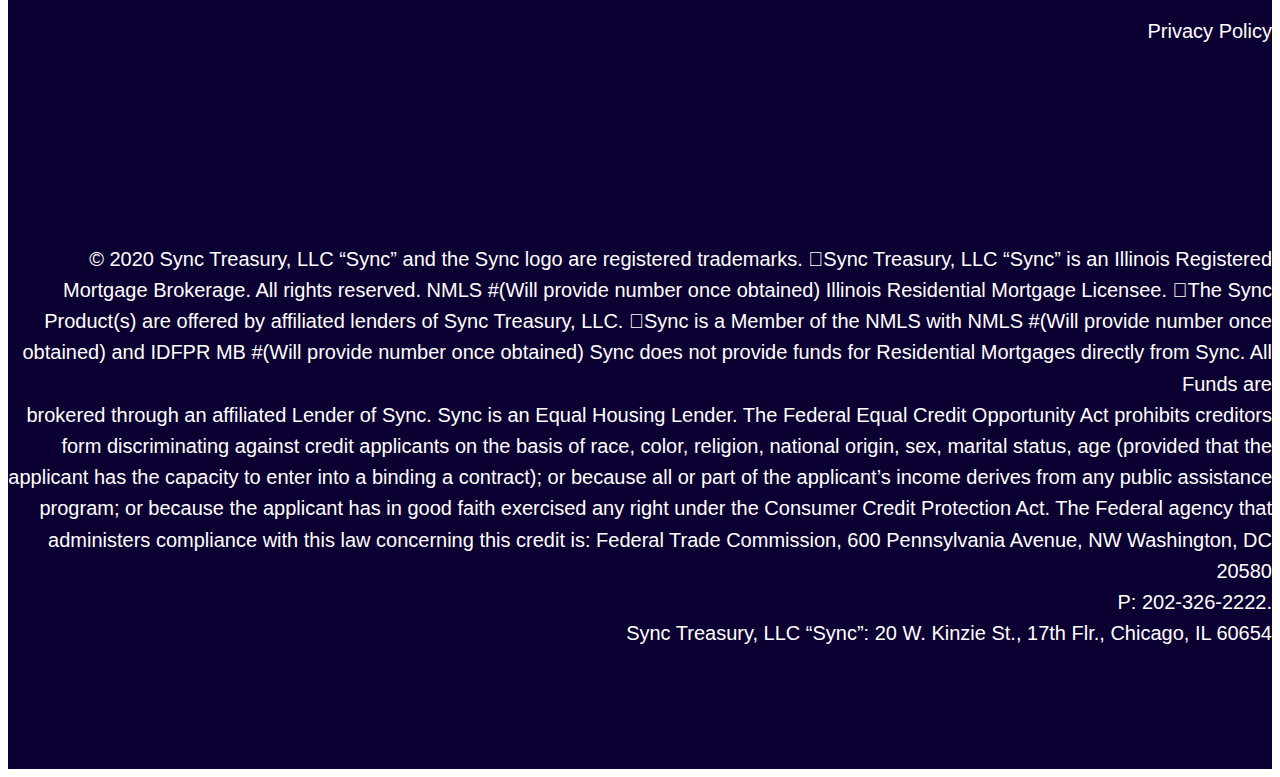
==== commit 7b74fb1b: "New Pages added" ====
--- a/founders.html
+++ b/founders.html
@@ -100,10 +100,68 @@
 
 
 
+    <!--------- How area start --------->
+    <section class="how__area">
+        <div class="container container--full">
+            <div class="how__area__top">
+                <div class="how__area__thumbs owl-carousel">
+                    <div class="how__area__thumb__item" style="background-image: url(assets/img/thumbs/thumb-3.png);">
+                        <div class="how__area__thumb__content">
+                            <p>We act as an external innovation lab, from analysis and ideation to development. A
+                                full-service formula to introduce change without losing corporate focus.
+                            </p>
+                        </div>
+                    </div>
+                    <div class="how__area__thumb__item slide--2" style="background-image: url(assets/img/thumbs/thumb-4.png);">
+                        <div class="how__area__thumb__content">
+                          
+                        </div>
+                    </div>
+                </div>
+            </div>
+            <div class="row">
+                <div class="col-xl-9">
+                    <div class="how__area__content">
+                        <span>How we Do it</span>
+                        <div class="text-lg">Think. Disrupt. Build. it's our method for innovation in the company to
+                            occur
+                            without friction. An in-depth analysis to create disruptive ideas, developed with
+                            startup-agility
+                            and corporate ambition.</div>
+                    </div>
+                </div>
+            </div>
+        </div>
+    </section>
+    <!--------- How area end --------->
+
+
+
+
     <!--------- Team area start --------->
     <section class="team__area">
-        <div class="container">
-            <h2>Team</h2>
+        <div class="container container--full">
+            <h2 class="text-black">Team</h2>
+            <div class="team__items__wrapper owl-carousel">
+                <div class="single__team__item">
+                    <div class="single__team__thumb">
+                        <img src="assets/img/thumbs/team-1.png" alt="">
+                    </div>
+                    <div class="single__team__item__content">
+                        <h2>Vilija Janusevicius</h2>
+                        <p>Founding Partner</p>
+                    </div>
+                </div>
+                <div class="single__team__item team--item--odd">
+                    <div class="single__team__thumb">
+                        <img src="assets/img/thumbs/team-2.png" alt="">
+                    </div>
+                    <div class="single__team__item__content">
+                        <h2> Kelly Meegan</h2>
+                        <p> Operations Manager</p>
+                    </div>
+                </div>
+            </div>
         </div>
     </section>
     <!--------- Team area end --------->
--- a/assets/css/style.css
+++ b/assets/css/style.css
@@ -527,6 +527,10 @@
     background-size: cover;
 }
 
+.text-black {
+    color: #000 !important;
+}
+
 .founder__case__study__card {
     width: 610px;
     min-height: 612px;
@@ -557,6 +561,112 @@
 .founder__case__btn {
     display: inline-block;
 }
+
+/*---------------------- Team area start ----------------------*/
+
+.single__team__thumb {
+    margin-bottom: 45px;
+}
+
+.single__team__item__content h2 {
+    font-size: 80px;
+    font-weight: 400;
+    line-height: 1.1;
+    color: #131415;
+}
+
+.single__team__item__content p {
+    font-size: 50px;
+    color: #131415;
+    font-weight: 600;
+    margin: 0;
+    line-height: 1.3;
+}
+
+.team__area {
+    padding-bottom: 165px;
+    padding-top: 100px;
+}
+
+.team__items__wrapper {
+    padding-top: 25px;
+}
+
+.team__items__wrapper .owl-stage {
+    padding-left: 0 !important;
+}
+
+.single__team__thumb {
+    min-height: 900px;
+}
+
+.single__team__thumb img {
+    width: 100%;
+    height: 100%;
+    object-fit: cover;
+}
+
+.single__team__item.team--item--odd {
+    padding-top: 80px;
+}
+
+/*---------------------- Team area end ----------------------*/
+
+/*---------------------- How area start ----------------------*/
+.text-lg {
+    font-size: 50px;
+    color: #000;
+    line-height: 1.24;
+    font-weight: 600;
+    margin-bottom: 30px;
+}
+
+.how__area__content span {
+    display: block;
+    font-size: 20px;
+    font-weight: 500;
+    line-height: 1.3;
+    font-weight: 500;
+    margin-bottom: 30px;
+}
+
+.how__area__thumb__item {
+    min-height: 1000px;
+    display: flex;
+    align-items: flex-end;
+    padding: 90px 82px;
+}
+
+.how__area__thumb__content {
+    max-width: 650px;
+}
+
+.how__area__thumb__content p {
+    font-size: 40px;
+    color: #fff;
+    font-weight: 700;
+    line-height: 1.3;
+    margin: 0;
+}
+
+.how__area__top {
+    padding-bottom: 30px;
+}
+
+.how__area__thumbs .owl-stage {
+    padding-left: 0 !important;
+}
+
+.how__area__thumb__item.slide--2 {
+    margin-top: 70px;
+}
+
+.container.container--full {
+    padding-right: 0;
+}
+
+/*---------------------- How area end ----------------------*/
+
 
 /*---------------------- Founder Page area end ----------------------*/
 
